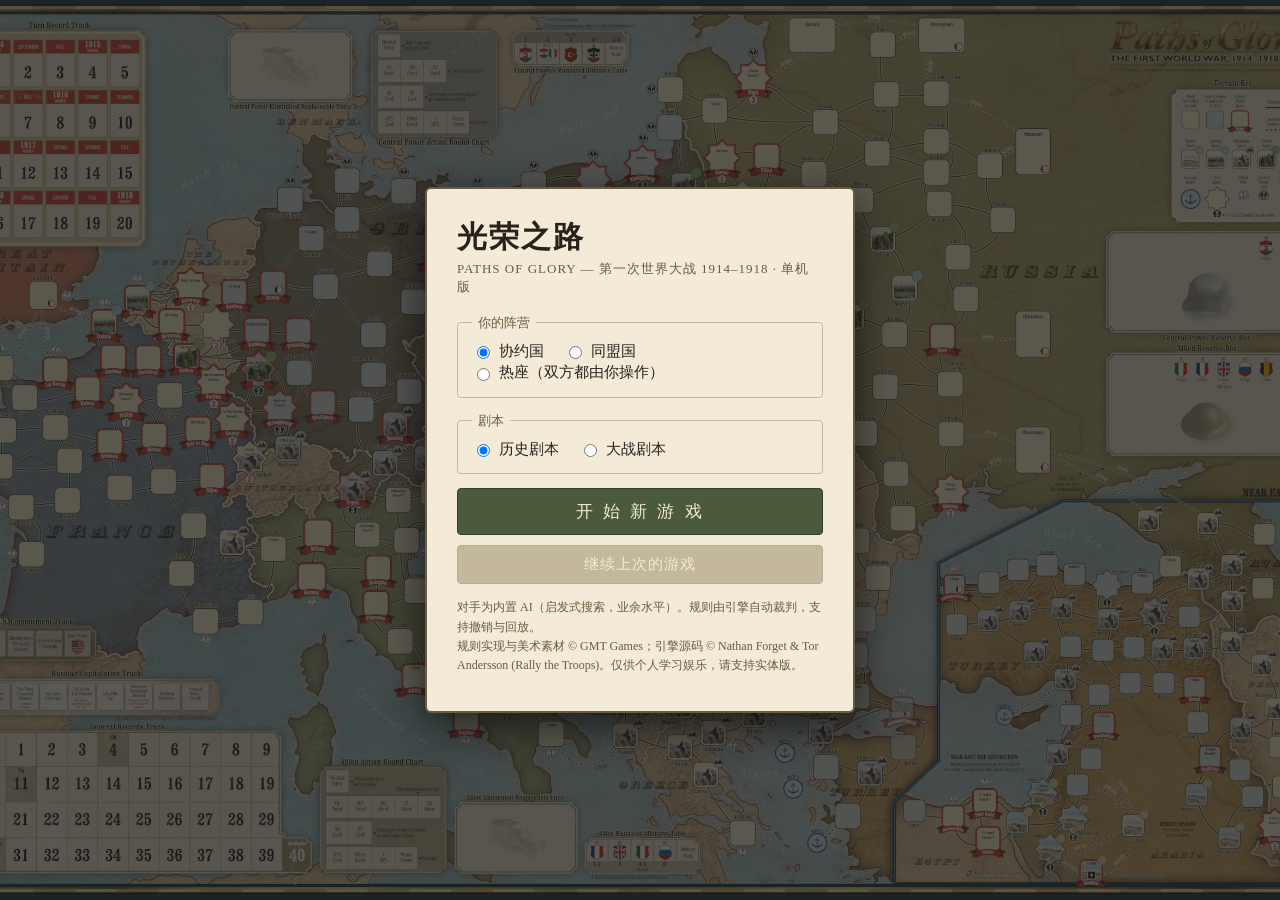
==== index.html @ 1eebd9bf "Paths of Glory 单机网页版：浏览器内规则引擎 + AI 对手 + 中文化 基于 Rally the Troops 开源实现 (rules engine by Nathan Forget " ====
<!DOCTYPE html>
<html lang="zh-CN">
<head>
<meta charset="UTF-8">
<meta name="viewport" content="width=device-width, initial-scale=1">
<title>光荣之路 · Paths of Glory 单机版</title>
<link rel="icon" href="favicon.png">
<style>
	html { box-sizing: border-box; }
	*, *:before, *:after { box-sizing: inherit; }
	body {
		margin: 0; min-height: 100vh;
		display: flex; align-items: center; justify-content: center;
		background: #3b3a37 url(map75.jpg) center/cover no-repeat fixed;
		font-family: "Source Serif", Georgia, "Songti SC", serif;
	}
	body::before {
		content: ""; position: fixed; inset: 0;
		background: rgba(30,28,24,0.72);
	}
	.card {
		position: relative; z-index: 1;
		width: min(92vw, 430px);
		background: #f3ead8; color: #26221c;
		border: 2px solid #6b5b3e; border-radius: 6px;
		box-shadow: 0 12px 40px rgba(0,0,0,0.6);
		padding: 28px 30px 24px;
	}
	h1 { margin: 0 0 2px; font-size: 30px; letter-spacing: 2px; }
	.sub { margin: 0 0 18px; color: #6b5b3e; font-size: 13px; letter-spacing: 1px; }
	fieldset { border: 1px solid #c9b998; border-radius: 4px; margin: 0 0 14px; padding: 10px 14px 12px; }
	legend { font-size: 13px; color: #6b5b3e; padding: 0 6px; }
	label { display: inline-flex; align-items: center; gap: 6px; margin-right: 16px; font-size: 15px; cursor: pointer; }
	button {
		display: block; width: 100%; margin-top: 10px; padding: 11px 0;
		font-family: inherit; font-size: 17px; letter-spacing: 3px; cursor: pointer;
		background: #4a5a3a; color: #f3ead8; border: 1px solid #33402a; border-radius: 4px;
	}
	button:hover { background: #55693f; }
	button.secondary { background: #8a7a55; border-color: #6b5b3e; letter-spacing: 1px; font-size: 15px; padding: 9px 0; }
	button.secondary:hover { background: #99885f; }
	button[disabled] { opacity: 0.45; cursor: default; }
	.note { margin-top: 14px; font-size: 12px; color: #6b5b3e; line-height: 1.6; }
</style>
</head>
<body>
<div class="card">
	<h1>光荣之路</h1>
	<p class="sub">PATHS OF GLORY — 第一次世界大战 1914–1918 · 单机版</p>

	<fieldset>
		<legend>你的阵营</legend>
		<label><input type="radio" name="side" value="Allied Powers" checked> 协约国</label>
		<label><input type="radio" name="side" value="Central Powers"> 同盟国</label>
		<label><input type="radio" name="side" value="hotseat"> 热座（双方都由你操作）</label>
	</fieldset>

	<fieldset>
		<legend>剧本</legend>
		<label><input type="radio" name="scenario" value="Historical" checked> 历史剧本</label>
		<label><input type="radio" name="scenario" value="The Great War"> 大战剧本</label>
	</fieldset>

	<button onclick="start_new()">开 始 新 游 戏</button>
	<button id="continue" class="secondary" onclick="continue_game()" disabled>继续上次的游戏</button>

	<p class="note">
		对手为内置 AI（启发式搜索，业余水平）。规则由引擎自动裁判，支持撤销与回放。<br>
		规则实现与美术素材 © GMT Games；引擎源码 © Nathan Forget &amp; Tor Andersson (Rally the Troops)。仅供个人学习娱乐，请支持实体版。
	</p>
</div>
<script>
function get(name) {
	return document.querySelector('input[name="' + name + '"]:checked').value
}
function start_new() {
	var side = get("side")
	var q = new URLSearchParams()
	q.set("game", "local")
	q.set("new", "1")
	q.set("scenario", get("scenario"))
	if (side === "hotseat") {
		q.set("hotseat", "1")
		q.set("role", "Allied Powers")
	} else {
		q.set("role", side)
	}
	if (!localStorage.getItem("pog_local_save") || confirm("会覆盖已有的存档，确定开新局吗？"))
		location.href = "play.html?" + q.toString()
}
function continue_game() {
	try {
		var save = JSON.parse(localStorage.getItem("pog_local_save"))
		var q = new URLSearchParams()
		q.set("game", "local")
		if (save.meta.hotseat) {
			q.set("hotseat", "1")
			q.set("role", save.state.active === "Central Powers" ? "Central Powers" : "Allied Powers")
		} else {
			q.set("role", save.meta.ai_role === "Allied Powers" ? "Central Powers" : "Allied Powers")
		}
		location.href = "play.html?" + q.toString()
	} catch (e) {
		alert("没有可用的存档")
	}
}
if (localStorage.getItem("pog_local_save"))
	document.getElementById("continue").disabled = false
</script>
</body>
</html>
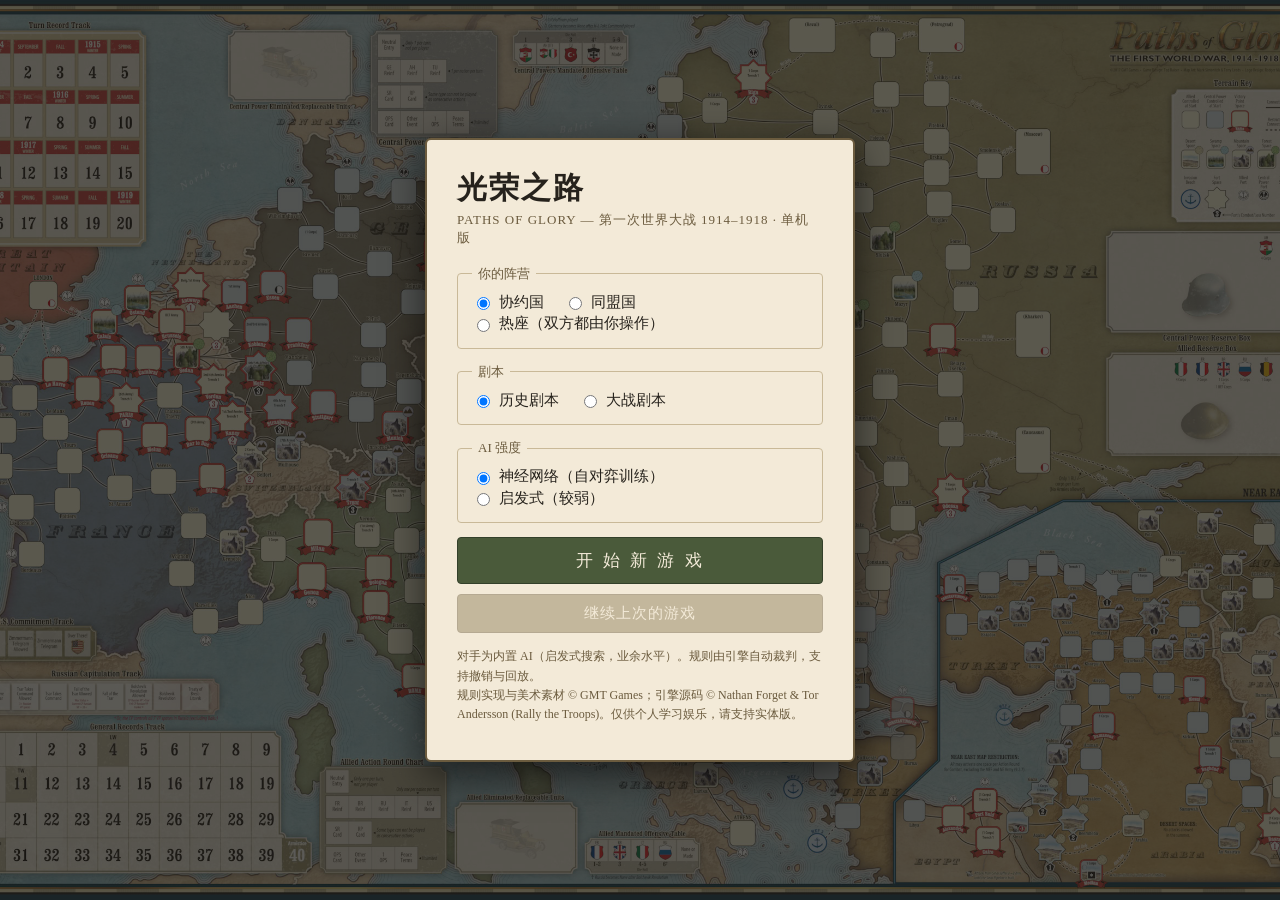
==== commit 6fcf5a30: "RL 管线：自对弈数据生成 + numpy 价值网络训练 + 浏览器 NN 集成 features.js(176维特征)/nn.js 前向传播为 node 与浏览器共用； selfplay.js 支持" ====
--- a/index.html
+++ b/index.html
@@ -61,6 +61,12 @@
 		<label><input type="radio" name="scenario" value="The Great War"> 大战剧本</label>
 	</fieldset>
 
+	<fieldset>
+		<legend>AI 强度</legend>
+		<label><input type="radio" name="ai" value="nn" checked> 神经网络（自对弈训练）</label>
+		<label><input type="radio" name="ai" value="heuristic"> 启发式（较弱）</label>
+	</fieldset>
+
 	<button onclick="start_new()">开 始 新 游 戏</button>
 	<button id="continue" class="secondary" onclick="continue_game()" disabled>继续上次的游戏</button>
 
@@ -84,6 +90,7 @@
 		q.set("role", "Allied Powers")
 	} else {
 		q.set("role", side)
+		q.set("ai", get("ai"))
 	}
 	if (!localStorage.getItem("pog_local_save") || confirm("会覆盖已有的存档，确定开新局吗？"))
 		location.href = "play.html?" + q.toString()
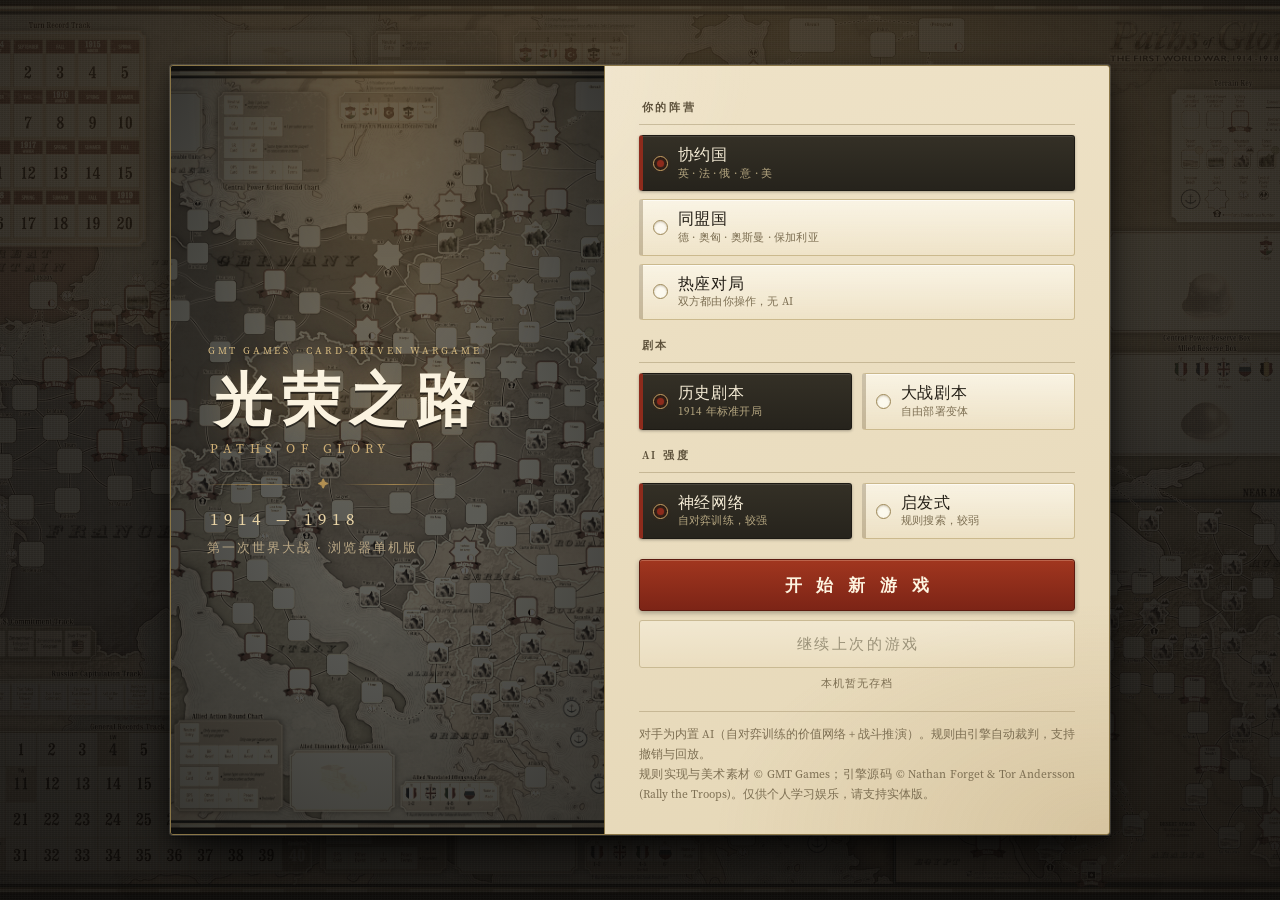
==== commit 11a4c429: "移动端适配 + 首页重设计（Opus 5 子代理制作，Fable 验收） index.html: 一战海报风重设计，移动优先，功能逐项回归通过; play.css/common/client.css:" ====
--- a/index.html
+++ b/index.html
@@ -2,79 +2,533 @@
 <html lang="zh-CN">
 <head>
 <meta charset="UTF-8">
-<meta name="viewport" content="width=device-width, initial-scale=1">
+<meta name="viewport" content="width=device-width, initial-scale=1, viewport-fit=cover">
+<meta name="theme-color" content="#1b1813">
+<meta name="color-scheme" content="dark">
+<meta name="description" content="光荣之路 Paths of Glory —— 第一次世界大战卡牌驱动战棋，浏览器单机版。">
 <title>光荣之路 · Paths of Glory 单机版</title>
 <link rel="icon" href="favicon.png">
 <style>
-	html { box-sizing: border-box; }
-	*, *:before, *:after { box-sizing: inherit; }
-	body {
-		margin: 0; min-height: 100vh;
-		display: flex; align-items: center; justify-content: center;
-		background: #3b3a37 url(map75.jpg) center/cover no-repeat fixed;
-		font-family: "Source Serif", Georgia, "Songti SC", serif;
+/* ---------- 本地字体（相对路径，可离线 / 可子目录部署） ---------- */
+@font-face {
+	font-family: 'PoG Serif';
+	src: url('fonts/SourceSerif4-Regular.woff2') format('woff2');
+	font-weight: 400; font-style: normal; font-display: swap;
+}
+@font-face {
+	font-family: 'PoG Serif';
+	src: url('fonts/SourceSerif4-Semibold.woff2') format('woff2');
+	font-weight: 700; font-style: normal; font-display: swap;
+}
+
+/* ---------- 变量 ---------- */
+:root {
+	--paper:        #efe3c8;
+	--paper-2:      #e6d8b8;
+	--paper-edge:   #cbb98d;
+	--ink:          #241f17;
+	--ink-soft:     #5c503a;
+	--ink-faint:    #7d6f53;
+	--crimson:      #8d2b1c;
+	--olive:        #414c31;
+	--brass:        #a8853f;
+	--cream:        #f5ecd6;
+
+	--serif: 'PoG Serif', Georgia, 'Times New Roman', serif;
+	--cjk: 'Songti SC', 'STSong', 'Noto Serif CJK SC', 'Source Han Serif SC', serif;
+	--stack: var(--serif), var(--cjk);
+
+	--r: 3px;
+}
+
+* , *::before, *::after { box-sizing: border-box; }
+
+html { -webkit-text-size-adjust: 100%; }
+
+body {
+	margin: 0;
+	min-height: 100vh;
+	min-height: 100dvh;
+	display: flex;
+	padding: clamp(10px, 3.2vw, 40px);
+	padding-top: max(clamp(10px, 3.2vw, 40px), env(safe-area-inset-top));
+	padding-bottom: max(clamp(10px, 3.2vw, 40px), env(safe-area-inset-bottom));
+	font-family: var(--stack);
+	color: var(--ink);
+	background-color: #191612;
+	line-height: 1.5;
+	-webkit-tap-highlight-color: rgba(141, 43, 28, 0.2);
+}
+
+/* ---------- 背景：战场地图 + 暗化 + 暗角 + 颗粒 ---------- */
+.bg, .bg-tint, .bg-grain {
+	position: fixed; inset: 0; pointer-events: none;
+}
+.bg {
+	background: #2a251d url(map75.jpg) center center / cover no-repeat;
+	filter: sepia(0.55) saturate(0.6) contrast(1.05) brightness(0.5);
+}
+.bg-tint {
+	background:
+		radial-gradient(120% 90% at 50% 12%, rgba(196,150,84,0.20), rgba(0,0,0,0) 55%),
+		radial-gradient(140% 110% at 50% 50%, rgba(0,0,0,0) 30%, rgba(10,8,6,0.85) 100%),
+		linear-gradient(180deg, rgba(20,16,12,0.66), rgba(16,13,10,0.80));
+}
+.bg-grain {
+	opacity: 0.5;
+	background-image:
+		repeating-linear-gradient(0deg,   rgba(255,255,255,0.028) 0 1px, rgba(0,0,0,0.035) 1px 2px),
+		repeating-linear-gradient(90deg,  rgba(255,255,255,0.020) 0 1px, rgba(0,0,0,0.028) 1px 3px);
+}
+
+/* ---------- 纸张主体 ---------- */
+.sheet {
+	position: relative;
+	z-index: 1;
+	margin: auto;
+	width: 100%;
+	max-width: 460px;
+	background:
+		radial-gradient(90% 60% at 8% 0%, rgba(255,255,255,0.42), rgba(255,255,255,0) 60%),
+		radial-gradient(70% 50% at 100% 100%, rgba(150,116,60,0.20), rgba(255,255,255,0) 60%),
+		linear-gradient(168deg, var(--paper) 0%, var(--paper-2) 100%);
+	border: 1px solid #8a7647;
+	border-radius: var(--r);
+	box-shadow:
+		0 0 0 1px rgba(255,248,228,0.16),
+		0 2px 0 rgba(0,0,0,0.25),
+		0 26px 60px -12px rgba(0,0,0,0.78),
+		0 6px 18px rgba(0,0,0,0.45);
+	overflow: hidden;
+}
+
+/* ---------- 海报头 ---------- */
+.poster {
+	position: relative;
+	padding: 20px 20px 16px;
+	color: var(--cream);
+	background: #22201a;
+	text-align: center;
+	overflow: hidden;
+}
+.poster::before {
+	content: "";
+	position: absolute; inset: 0;
+	background: url(map75.jpg) 32% 34% / 280% auto no-repeat;
+	filter: sepia(0.7) contrast(1.1) brightness(0.42) saturate(0.55);
+}
+.poster::after {
+	content: "";
+	position: absolute; inset: 0;
+	background:
+		radial-gradient(75% 100% at 50% 0%, rgba(196,150,84,0.28), rgba(0,0,0,0) 62%),
+		radial-gradient(120% 100% at 50% 50%, rgba(0,0,0,0.15) 20%, rgba(12,10,8,0.86) 100%);
+}
+.poster > * { position: relative; z-index: 1; }
+
+.eyebrow {
+	font-family: var(--serif);
+	font-size: 10px;
+	letter-spacing: 0.28em;
+	text-transform: uppercase;
+	color: #d9bd83;
+	margin: 0 0 12px;
+	text-indent: 0.28em;
+}
+.eyebrow span { opacity: 0.55; }
+
+h1 {
+	font-family: var(--cjk);
+	font-weight: 700;
+	margin: 0;
+	font-size: clamp(34px, 10.8vw, 48px);
+	line-height: 1.06;
+	letter-spacing: 0.16em;
+	text-indent: 0.16em;
+	color: #fbf3e0;
+	text-shadow: 0 2px 0 rgba(0,0,0,0.55), 0 0 26px rgba(196,150,84,0.35);
+}
+.latin {
+	font-family: var(--serif);
+	font-size: clamp(11px, 3.4vw, 13px);
+	letter-spacing: 0.42em;
+	text-indent: 0.42em;
+	text-transform: uppercase;
+	color: #cdae76;
+	margin-top: 8px;
+}
+
+.divider {
+	display: flex; align-items: center; gap: 10px;
+	margin: 11px auto 9px;
+	max-width: 260px;
+	color: #b18f52;
+}
+.divider::before, .divider::after {
+	content: ""; flex: 1; height: 1px;
+	background: linear-gradient(90deg, rgba(177,143,82,0), rgba(177,143,82,0.85), rgba(177,143,82,0));
+}
+.divider b { font-size: 11px; font-weight: 400; letter-spacing: 0.2em; }
+
+.years {
+	margin: 0;
+	font-family: var(--serif);
+	font-size: clamp(15px, 4.6vw, 17px);
+	letter-spacing: 0.3em;
+	text-indent: 0.3em;
+	color: #e8d3a5;
+}
+.tagline {
+	margin: 6px 0 0;
+	font-size: 12.5px;
+	letter-spacing: 0.16em;
+	text-indent: 0.16em;
+	color: #b8a684;
+}
+
+/* ---------- 表单区 ---------- */
+.panel {
+	padding: 16px 16px 18px;
+	border-top: 1px solid #8a7647;
+	box-shadow: inset 0 1px 0 rgba(255,250,235,0.55);
+}
+
+fieldset {
+	border: 0;
+	margin: 0 0 12px;
+	padding: 0;
+	min-width: 0;
+}
+legend {
+	display: block;
+	width: 100%;
+	padding: 0 0 6px;
+	font-size: 11px;
+	font-weight: 700;
+	letter-spacing: 0.26em;
+	text-indent: 0.26em;
+	text-transform: uppercase;
+	color: var(--ink-soft);
+	border-bottom: 1px solid rgba(122,102,60,0.32);
+	margin-bottom: 8px;
+}
+legend .hint {
+	float: right;
+	font-weight: 400;
+	font-size: 10.5px;
+	letter-spacing: 0.06em;
+	text-indent: 0;
+	color: var(--ink-faint);
+	text-transform: none;
+}
+
+.opts { display: grid; gap: 8px; }
+.opts.two { grid-template-columns: 1fr 1fr; }
+
+.opt {
+	position: relative;
+	display: block;
+	cursor: pointer;
+}
+.opt input {
+	position: absolute;
+	inset: 0;
+	width: 100%; height: 100%;
+	margin: 0;
+	opacity: 0;
+	cursor: pointer;
+	-webkit-appearance: none;
+	appearance: none;
+}
+.tile {
+	display: flex;
+	align-items: center;
+	gap: 10px;
+	min-height: 48px;
+	padding: 9px 12px 9px 10px;
+	border: 1px solid var(--paper-edge);
+	border-left: 4px solid rgba(120,100,64,0.35);
+	border-radius: var(--r);
+	background: linear-gradient(180deg, rgba(255,252,242,0.7), rgba(255,247,228,0.18));
+	box-shadow: inset 0 1px 0 rgba(255,255,255,0.6);
+	transition: background 0.15s ease, border-color 0.15s ease, color 0.15s ease;
+}
+.dot {
+	flex: 0 0 auto;
+	width: 15px; height: 15px;
+	border-radius: 50%;
+	border: 1px solid #9c8757;
+	background: rgba(255,253,246,0.75);
+	box-shadow: inset 0 1px 2px rgba(90,72,40,0.28);
+	position: relative;
+}
+.txt { min-width: 0; }
+.name {
+	display: block;
+	font-size: 15.5px;
+	line-height: 1.25;
+	letter-spacing: 0.04em;
+}
+.desc {
+	display: block;
+	font-size: 11px;
+	line-height: 1.35;
+	letter-spacing: 0.02em;
+	color: var(--ink-faint);
+	margin-top: 2px;
+}
+
+.opt input:hover + .tile { border-color: #b09a63; background: linear-gradient(180deg, rgba(255,253,246,0.95), rgba(255,246,224,0.5)); }
+.opt input:checked + .tile {
+	background: linear-gradient(180deg, #343026, #26231c);
+	border-color: #1d1a14;
+	border-left-color: var(--crimson);
+	color: var(--cream);
+	box-shadow: inset 0 1px 0 rgba(255,255,255,0.10), 0 1px 3px rgba(0,0,0,0.30);
+}
+.opt input:checked + .tile .desc { color: #b6a781; }
+.opt input:checked + .tile .dot {
+	border-color: #c9a869;
+	background: #1a1712;
+	box-shadow: none;
+}
+.opt input:checked + .tile .dot::after {
+	content: "";
+	position: absolute; inset: 3px;
+	border-radius: 50%;
+	background: var(--crimson);
+	box-shadow: 0 0 6px rgba(180,70,45,0.8);
+}
+.opt input:focus-visible + .tile {
+	outline: 2px solid var(--crimson);
+	outline-offset: 2px;
+}
+
+/* 热座时 AI 组失效提示（仅视觉，不改变取值逻辑） */
+.ai-group { transition: opacity 0.18s ease; }
+body:has(input[name="side"][value="hotseat"]:checked) .ai-group { opacity: 0.42; }
+body:has(input[name="side"][value="hotseat"]:checked) .ai-group .hotseat-note { display: inline; }
+.hotseat-note { display: none; }
+
+/* ---------- 按钮 ---------- */
+.actions { display: grid; gap: 9px; margin-top: 14px; }
+
+button {
+	font-family: var(--stack);
+	width: 100%;
+	min-height: 52px;
+	padding: 12px 14px;
+	border-radius: var(--r);
+	cursor: pointer;
+	font-size: 17px;
+	letter-spacing: 0.32em;
+	text-indent: 0.32em;
+	transition: filter 0.15s ease, background 0.15s ease;
+}
+button:focus-visible { outline: 2px solid #2b2419; outline-offset: 2px; }
+
+.btn-primary {
+	color: #fdf4e0;
+	background: linear-gradient(180deg, #a1361f, #7c2416);
+	border: 1px solid #5c1a0f;
+	box-shadow: inset 0 1px 0 rgba(255,220,190,0.28), 0 2px 5px rgba(0,0,0,0.30);
+	font-weight: 700;
+}
+.btn-primary:hover { filter: brightness(1.09); }
+.btn-primary:active { filter: brightness(0.94); }
+
+.btn-secondary {
+	min-height: 48px;
+	font-size: 14.5px;
+	letter-spacing: 0.18em;
+	text-indent: 0.18em;
+	color: #33301f;
+	background: linear-gradient(180deg, rgba(255,252,242,0.85), rgba(238,226,198,0.85));
+	border: 1px solid #a08d5d;
+	box-shadow: inset 0 1px 0 rgba(255,255,255,0.7);
+}
+.btn-secondary:hover { background: linear-gradient(180deg, #fffdf6, #eee0b8); }
+.btn-secondary[disabled] {
+	opacity: 0.42;
+	cursor: default;
+	box-shadow: none;
+}
+
+.save-state {
+	margin: 8px 0 0;
+	text-align: center;
+	font-size: 11px;
+	letter-spacing: 0.08em;
+	color: var(--ink-faint);
+}
+.save-state.has-save { color: var(--olive); }
+
+/* ---------- 版权说明 ---------- */
+.note {
+	margin: 14px 0 0;
+	padding-top: 12px;
+	border-top: 1px solid rgba(122,102,60,0.3);
+	font-size: 11.5px;
+	line-height: 1.75;
+	color: var(--ink-faint);
+	text-align: justify;
+}
+
+/* ---------- 桌面 ---------- */
+@media (min-width: 900px) {
+	.sheet {
+		max-width: 940px;
+		display: grid;
+		grid-template-columns: 0.86fr 1fr;
 	}
-	body::before {
-		content: ""; position: fixed; inset: 0;
-		background: rgba(30,28,24,0.72);
+	.poster {
+		display: flex;
+		flex-direction: column;
+		justify-content: center;
+		padding: 46px 34px;
+		text-align: left;
+		border-right: 1px solid #8a7647;
 	}
-	.card {
-		position: relative; z-index: 1;
-		width: min(92vw, 430px);
-		background: #f3ead8; color: #26221c;
-		border: 2px solid #6b5b3e; border-radius: 6px;
-		box-shadow: 0 12px 40px rgba(0,0,0,0.6);
-		padding: 28px 30px 24px;
+	.poster::before { background-size: cover; background-position: 42% 45%; }
+	h1 { font-size: 58px; }
+	.divider { margin: 18px 0 14px; max-width: 240px; }
+	.panel {
+		padding: 34px 34px 30px;
+		border-top: 0;
+		box-shadow: none;
 	}
-	h1 { margin: 0 0 2px; font-size: 30px; letter-spacing: 2px; }
-	.sub { margin: 0 0 18px; color: #6b5b3e; font-size: 13px; letter-spacing: 1px; }
-	fieldset { border: 1px solid #c9b998; border-radius: 4px; margin: 0 0 14px; padding: 10px 14px 12px; }
-	legend { font-size: 13px; color: #6b5b3e; padding: 0 6px; }
-	label { display: inline-flex; align-items: center; gap: 6px; margin-right: 16px; font-size: 15px; cursor: pointer; }
-	button {
-		display: block; width: 100%; margin-top: 10px; padding: 11px 0;
-		font-family: inherit; font-size: 17px; letter-spacing: 3px; cursor: pointer;
-		background: #4a5a3a; color: #f3ead8; border: 1px solid #33402a; border-radius: 4px;
-	}
-	button:hover { background: #55693f; }
-	button.secondary { background: #8a7a55; border-color: #6b5b3e; letter-spacing: 1px; font-size: 15px; padding: 9px 0; }
-	button.secondary:hover { background: #99885f; }
-	button[disabled] { opacity: 0.45; cursor: default; }
-	.note { margin-top: 14px; font-size: 12px; color: #6b5b3e; line-height: 1.6; }
+	.opts.two { gap: 10px; }
+	fieldset { margin-bottom: 18px; }
+	legend { padding-bottom: 8px; margin-bottom: 10px; }
+	.actions { margin-top: 20px; }
+	.note { margin-top: 18px; }
+}
+
+@media (prefers-reduced-motion: reduce) {
+	* { transition: none !important; }
+}
 </style>
 </head>
 <body>
-<div class="card">
-	<h1>光荣之路</h1>
-	<p class="sub">PATHS OF GLORY — 第一次世界大战 1914–1918 · 单机版</p>
-
-	<fieldset>
-		<legend>你的阵营</legend>
-		<label><input type="radio" name="side" value="Allied Powers" checked> 协约国</label>
-		<label><input type="radio" name="side" value="Central Powers"> 同盟国</label>
-		<label><input type="radio" name="side" value="hotseat"> 热座（双方都由你操作）</label>
-	</fieldset>
-
-	<fieldset>
-		<legend>剧本</legend>
-		<label><input type="radio" name="scenario" value="Historical" checked> 历史剧本</label>
-		<label><input type="radio" name="scenario" value="The Great War"> 大战剧本</label>
-	</fieldset>
-
-	<fieldset>
-		<legend>AI 强度</legend>
-		<label><input type="radio" name="ai" value="nn" checked> 神经网络（自对弈训练）</label>
-		<label><input type="radio" name="ai" value="heuristic"> 启发式（较弱）</label>
-	</fieldset>
-
-	<button onclick="start_new()">开 始 新 游 戏</button>
-	<button id="continue" class="secondary" onclick="continue_game()" disabled>继续上次的游戏</button>
-
-	<p class="note">
-		对手为内置 AI（启发式搜索，业余水平）。规则由引擎自动裁判，支持撤销与回放。<br>
-		规则实现与美术素材 © GMT Games；引擎源码 © Nathan Forget &amp; Tor Andersson (Rally the Troops)。仅供个人学习娱乐，请支持实体版。
-	</p>
-</div>
+<div class="bg"></div>
+<div class="bg-tint"></div>
+<div class="bg-grain"></div>
+
+<main class="sheet">
+
+	<header class="poster">
+		<p class="eyebrow">GMT Games <span>·</span> Card&#8209;Driven Wargame</p>
+		<h1>光荣之路</h1>
+		<div class="latin">Paths of Glory</div>
+		<div class="divider"><b>✦</b></div>
+		<p class="years">1914 — 1918</p>
+		<p class="tagline">第一次世界大战 · 浏览器单机版</p>
+	</header>
+
+	<div class="panel">
+
+		<fieldset>
+			<legend>你的阵营</legend>
+			<div class="opts">
+				<label class="opt">
+					<input type="radio" name="side" value="Allied Powers" checked>
+					<span class="tile">
+						<span class="dot"></span>
+						<span class="txt">
+							<span class="name">协约国</span>
+							<span class="desc">英 · 法 · 俄 · 意 · 美</span>
+						</span>
+					</span>
+				</label>
+				<label class="opt">
+					<input type="radio" name="side" value="Central Powers">
+					<span class="tile">
+						<span class="dot"></span>
+						<span class="txt">
+							<span class="name">同盟国</span>
+							<span class="desc">德 · 奥匈 · 奥斯曼 · 保加利亚</span>
+						</span>
+					</span>
+				</label>
+				<label class="opt">
+					<input type="radio" name="side" value="hotseat">
+					<span class="tile">
+						<span class="dot"></span>
+						<span class="txt">
+							<span class="name">热座对局</span>
+							<span class="desc">双方都由你操作，无 AI</span>
+						</span>
+					</span>
+				</label>
+			</div>
+		</fieldset>
+
+		<fieldset>
+			<legend>剧本</legend>
+			<div class="opts two">
+				<label class="opt">
+					<input type="radio" name="scenario" value="Historical" checked>
+					<span class="tile">
+						<span class="dot"></span>
+						<span class="txt">
+							<span class="name">历史剧本</span>
+							<span class="desc">1914 年标准开局</span>
+						</span>
+					</span>
+				</label>
+				<label class="opt">
+					<input type="radio" name="scenario" value="The Great War">
+					<span class="tile">
+						<span class="dot"></span>
+						<span class="txt">
+							<span class="name">大战剧本</span>
+							<span class="desc">自由部署变体</span>
+						</span>
+					</span>
+				</label>
+			</div>
+		</fieldset>
+
+		<fieldset class="ai-group">
+			<legend>AI 强度 <span class="hint hotseat-note">热座模式下不适用</span></legend>
+			<div class="opts two">
+				<label class="opt">
+					<input type="radio" name="ai" value="nn" checked>
+					<span class="tile">
+						<span class="dot"></span>
+						<span class="txt">
+							<span class="name">神经网络</span>
+							<span class="desc">自对弈训练，较强</span>
+						</span>
+					</span>
+				</label>
+				<label class="opt">
+					<input type="radio" name="ai" value="heuristic">
+					<span class="tile">
+						<span class="dot"></span>
+						<span class="txt">
+							<span class="name">启发式</span>
+							<span class="desc">规则搜索，较弱</span>
+						</span>
+					</span>
+				</label>
+			</div>
+		</fieldset>
+
+		<div class="actions">
+			<button type="button" class="btn-primary" onclick="start_new()">开 始 新 游 戏</button>
+			<button type="button" id="continue" class="btn-secondary" onclick="continue_game()" disabled>继续上次的游戏</button>
+		</div>
+		<p class="save-state" id="save_state">本机暂无存档</p>
+
+		<p class="note">
+			对手为内置 AI（自对弈训练的价值网络 + 战斗推演）。规则由引擎自动裁判，支持撤销与回放。<br>
+			规则实现与美术素材 © GMT Games；引擎源码 © Nathan Forget &amp; Tor Andersson (Rally the Troops)。仅供个人学习娱乐，请支持实体版。
+		</p>
+
+	</div>
+</main>
+
 <script>
 function get(name) {
 	return document.querySelector('input[name="' + name + '"]:checked').value
@@ -111,8 +565,14 @@
 		alert("没有可用的存档")
 	}
 }
-if (localStorage.getItem("pog_local_save"))
+if (localStorage.getItem("pog_local_save")) {
 	document.getElementById("continue").disabled = false
+	var el = document.getElementById("save_state")
+	if (el) {
+		el.textContent = "检测到本机存档，可继续对局"
+		el.className = "save-state has-save"
+	}
+}
 </script>
 </body>
 </html>
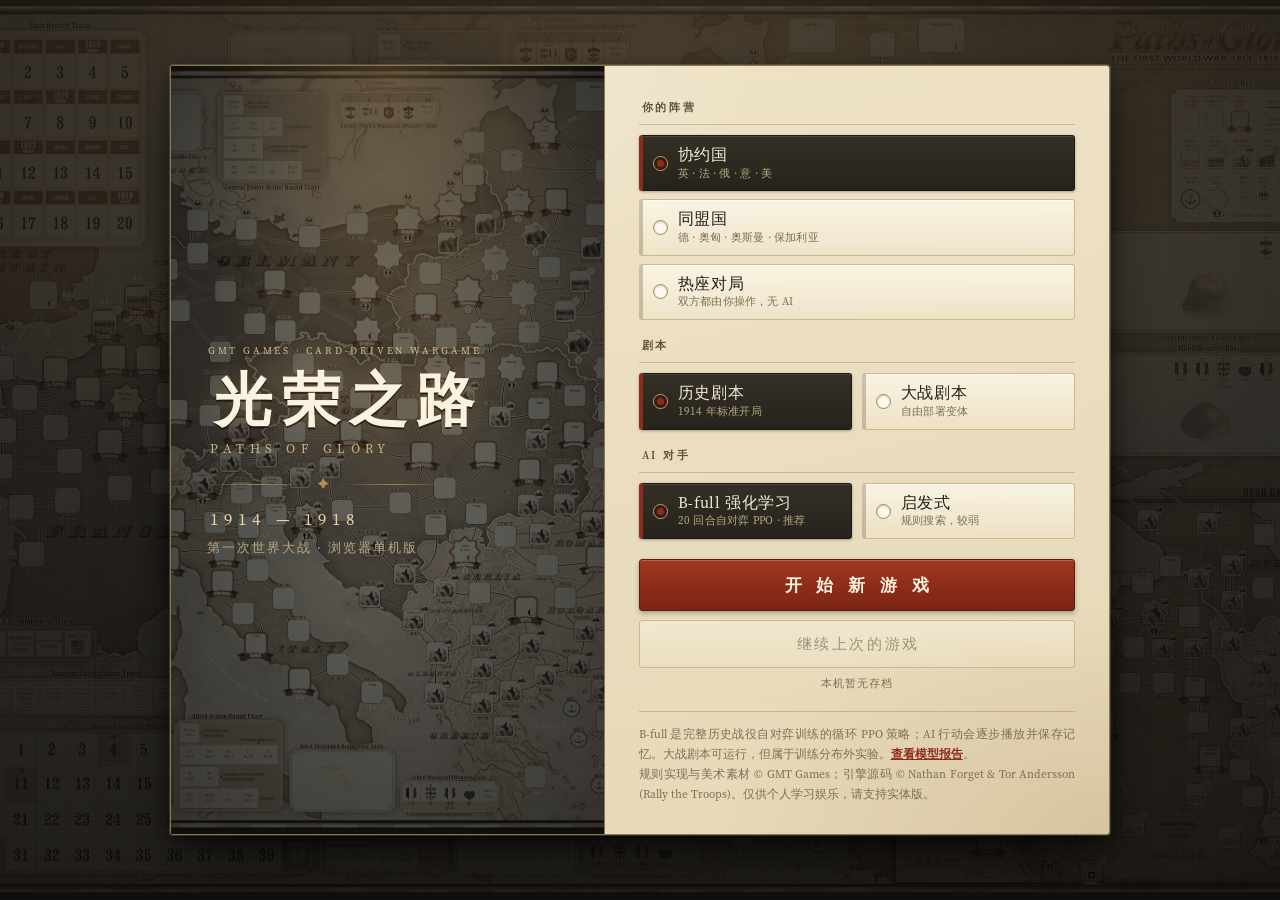
==== commit f0cf6f7b: "Deploy B-full RL opponent to GitHub Pages" ====
--- a/index.html
+++ b/index.html
@@ -373,6 +373,7 @@
 	color: var(--ink-faint);
 	text-align: justify;
 }
+.note a { color: var(--crimson); font-weight: 700; }
 
 /* ---------- 桌面 ---------- */
 @media (min-width: 900px) {
@@ -490,15 +491,15 @@
 		</fieldset>
 
 		<fieldset class="ai-group">
-			<legend>AI 强度 <span class="hint hotseat-note">热座模式下不适用</span></legend>
+			<legend>AI 对手 <span class="hint hotseat-note">热座模式下不适用</span></legend>
 			<div class="opts two">
 				<label class="opt">
-					<input type="radio" name="ai" value="nn" checked>
-					<span class="tile">
-						<span class="dot"></span>
-						<span class="txt">
-							<span class="name">神经网络</span>
-							<span class="desc">自对弈训练，较强</span>
+					<input type="radio" name="ai" value="bfull" checked>
+					<span class="tile">
+						<span class="dot"></span>
+						<span class="txt">
+							<span class="name">B-full 强化学习</span>
+							<span class="desc">20 回合自对弈 PPO · 推荐</span>
 						</span>
 					</span>
 				</label>
@@ -522,7 +523,7 @@
 		<p class="save-state" id="save_state">本机暂无存档</p>
 
 		<p class="note">
-			对手为内置 AI（自对弈训练的价值网络 + 战斗推演）。规则由引擎自动裁判，支持撤销与回放。<br>
+			B-full 是完整历史战役自对弈训练的循环 PPO 策略；AI 行动会逐步播放并保存记忆。大战剧本可运行，但属于训练分布外实验。<a href="ai-report.html">查看模型报告</a>。<br>
 			规则实现与美术素材 © GMT Games；引擎源码 © Nathan Forget &amp; Tor Andersson (Rally the Troops)。仅供个人学习娱乐，请支持实体版。
 		</p>
 
